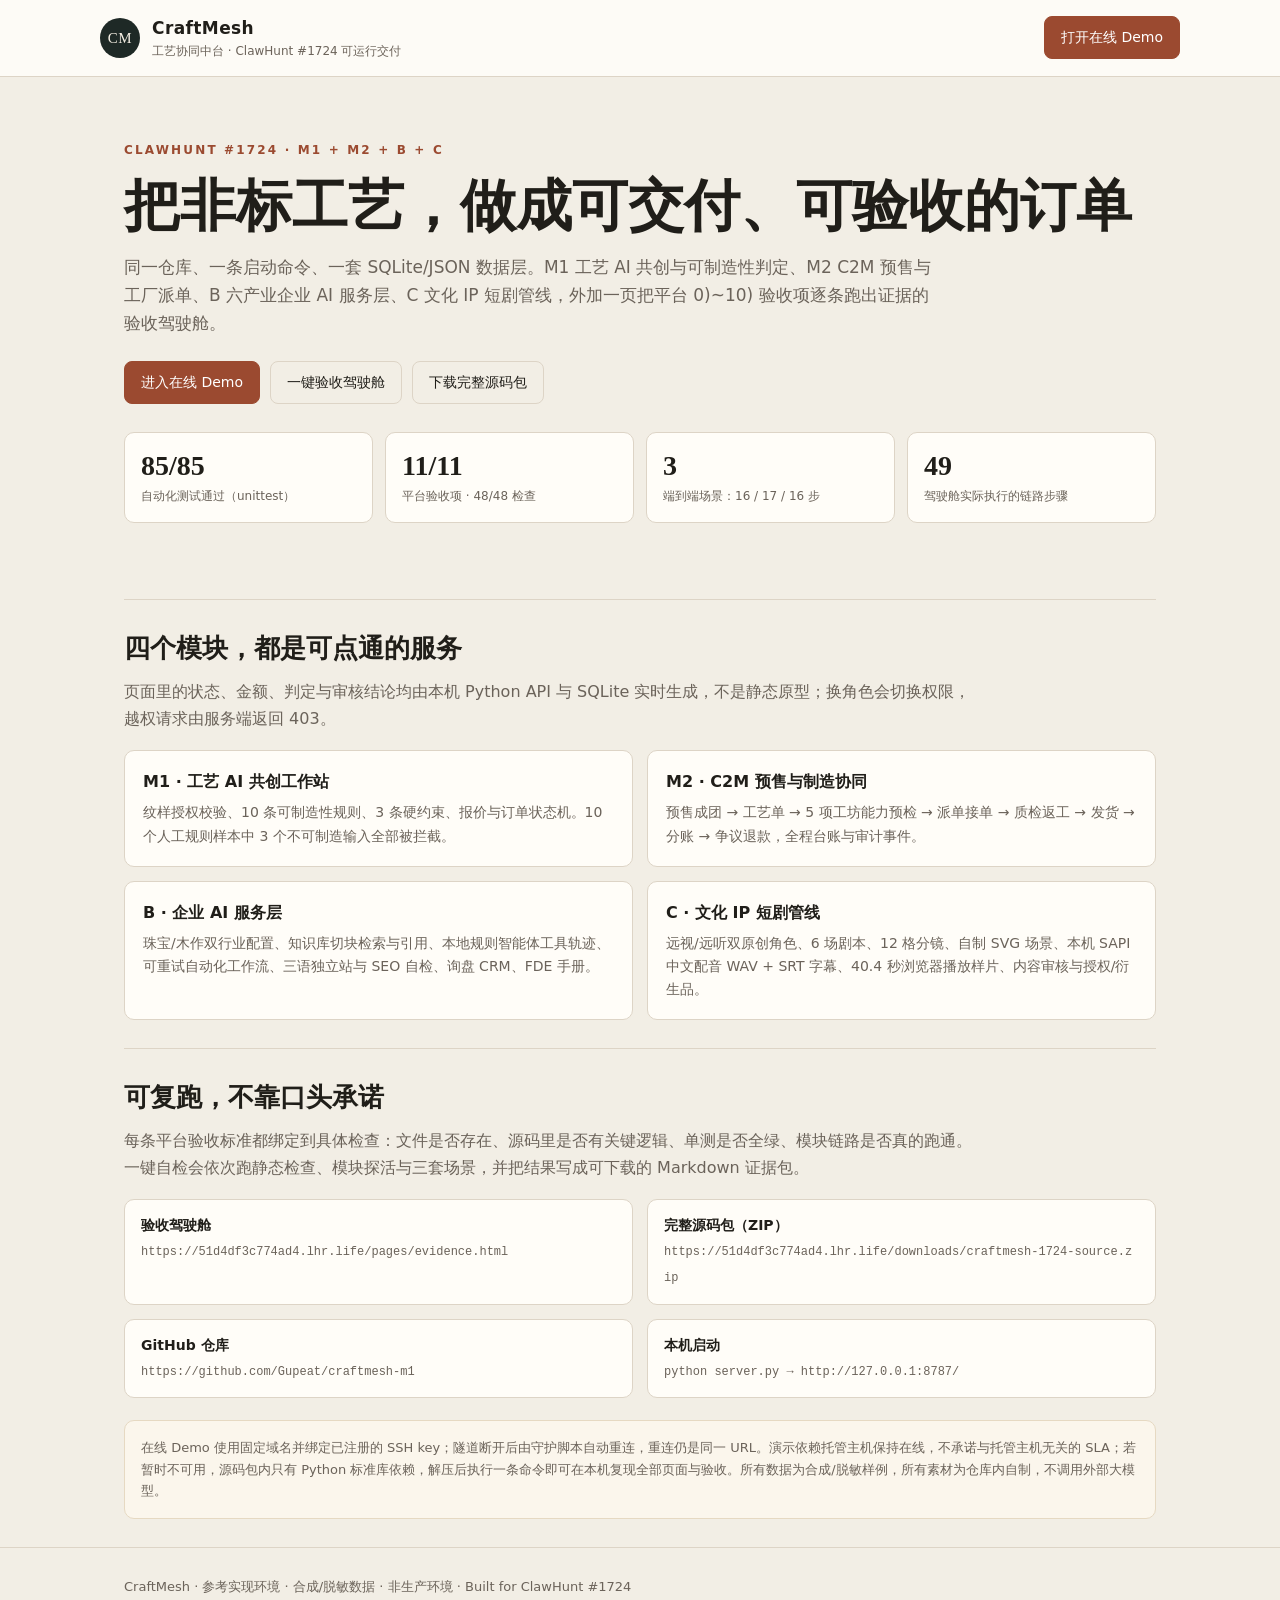
==== docs/index.html @ a388cecf "Sync full CraftMesh deliverable: stable demo URL, gzip, watchdog, docs landing, 85 tests / 11-11 evi" ====
<!doctype html>
<html lang="zh-CN">
<head>
<meta charset="utf-8">
<meta name="viewport" content="width=device-width, initial-scale=1">
<title>CraftMesh · 工艺协同中台（ClawHunt #1724 可运行交付）</title>
<meta name="description" content="CraftMesh：工艺 AI 共创、C2M 预售与工厂派单、企业 AI 服务层、文化 IP 短剧管线的可运行交付。85 项自动化测试、三套端到端场景、11 项平台验收逐条证据。">
<style>
  :root{--bg:#f2eee5;--surface:#fffdf8;--ink:#201e19;--muted:#6b635a;--accent:#9b4a30;--green:#2f6b4f;--line:#ddd4c6;--dark:#1e2926}
  *{box-sizing:border-box}
  body{margin:0;background:var(--bg);color:var(--ink);font-family:"Segoe UI","Microsoft YaHei",system-ui,sans-serif;line-height:1.65}
  a{color:var(--accent);text-decoration:none} a:hover{text-decoration:underline}
  .wrap{max-width:1080px;margin:0 auto;padding:0 24px}
  header{border-bottom:1px solid var(--line);background:rgba(255,253,248,.86);position:sticky;top:0;z-index:2}
  .bar{display:flex;align-items:center;justify-content:space-between;gap:16px;padding:14px 0;flex-wrap:wrap}
  .brand{display:flex;align-items:center;gap:12px}
  .mark{width:40px;height:40px;border-radius:50%;background:var(--dark);color:#f5efe4;display:grid;place-items:center;font-family:Georgia,serif;font-size:15px;letter-spacing:.5px}
  .brand b{display:block;font-size:17px;letter-spacing:.4px}
  .brand span{display:block;font-size:12px;color:var(--muted)}
  .btn{display:inline-block;padding:9px 16px;border-radius:8px;border:1px solid var(--accent);background:var(--accent);color:#fff;font-size:14px}
  .btn.ghost{background:transparent;color:var(--ink);border-color:var(--line)}
  .hero{padding:64px 0 28px}
  .kicker{font-size:12px;letter-spacing:.18em;color:var(--accent);font-weight:700;text-transform:uppercase}
  h1{font-family:Georgia,"Songti SC","SimSun",serif;font-size:clamp(34px,5vw,56px);line-height:1.18;margin:12px 0 14px;font-weight:600}
  .lead{font-size:17px;color:var(--muted);max-width:820px;margin:0 0 24px}
  .actions{display:flex;gap:10px;flex-wrap:wrap;margin-bottom:28px}
  .stats{display:grid;grid-template-columns:repeat(4,1fr);gap:12px;margin:8px 0 48px}
  .stat{background:var(--surface);border:1px solid var(--line);border-radius:10px;padding:16px}
  .stat b{display:block;font-family:Georgia,serif;font-size:28px;font-weight:600;line-height:1.2}
  .stat span{display:block;font-size:12px;color:var(--muted);margin-top:4px}
  h2{font-family:Georgia,"Songti SC","SimSun",serif;font-size:26px;margin:0 0 8px;font-weight:600}
  .section{padding:28px 0;border-top:1px solid var(--line)}
  .section p{color:var(--muted);margin:0 0 18px;max-width:860px}
  .grid{display:grid;grid-template-columns:repeat(2,1fr);gap:14px}
  .card{background:var(--surface);border:1px solid var(--line);border-radius:10px;padding:18px}
  .card h3{margin:0 0 6px;font-size:16px}
  .card p{margin:0;font-size:14px;color:var(--muted)}
  .links{display:grid;grid-template-columns:1fr 1fr;gap:14px;margin-top:18px}
  .link{background:var(--surface);border:1px solid var(--line);border-radius:10px;padding:14px 16px}
  .link b{display:block;font-size:14px}
  .link code{font-size:12px;color:var(--muted);word-break:break-all}
  .note{background:#fbf6ec;border:1px solid #e6d9c2;border-radius:10px;padding:16px;color:var(--muted);font-size:13px;margin-top:22px}
  footer{padding:28px 0 48px;border-top:1px solid var(--line);color:var(--muted);font-size:13px}
  @media(max-width:760px){.stats{grid-template-columns:repeat(2,1fr)}.grid,.links{grid-template-columns:1fr}.hero{padding-top:36px}}
</style>
</head>
<body>
<header><div class="wrap bar">
  <div class="brand"><div class="mark">CM</div><div><b>CraftMesh</b><span>工艺协同中台 · ClawHunt #1724 可运行交付</span></div></div>
  <div><a class="btn" href="https://51d4df3c774ad4.lhr.life/">打开在线 Demo</a></div>
</div></header>

<main class="wrap">
  <section class="hero">
    <div class="kicker">ClawHunt #1724 · M1 + M2 + B + C</div>
    <h1>把非标工艺，做成可交付、可验收的订单</h1>
    <p class="lead">同一仓库、一条启动命令、一套 SQLite/JSON 数据层。M1 工艺 AI 共创与可制造性判定、M2 C2M 预售与工厂派单、B 六产业企业 AI 服务层、C 文化 IP 短剧管线，外加一页把平台 0)~10) 验收项逐条跑出证据的验收驾驶舱。</p>
    <div class="actions">
      <a class="btn" href="https://51d4df3c774ad4.lhr.life/">进入在线 Demo</a>
      <a class="btn ghost" href="https://51d4df3c774ad4.lhr.life/pages/evidence.html?autorun=1&amp;export=1">一键验收驾驶舱</a>
      <a class="btn ghost" href="https://51d4df3c774ad4.lhr.life/downloads/craftmesh-1724-source.zip">下载完整源码包</a>
    </div>
    <div class="stats">
      <div class="stat"><b>85/85</b><span>自动化测试通过（unittest）</span></div>
      <div class="stat"><b>11/11</b><span>平台验收项 · 48/48 检查</span></div>
      <div class="stat"><b>3</b><span>端到端场景：16 / 17 / 16 步</span></div>
      <div class="stat"><b>49</b><span>驾驶舱实际执行的链路步骤</span></div>
    </div>
  </section>

  <section class="section">
    <h2>四个模块，都是可点通的服务</h2>
    <p>页面里的状态、金额、判定与审核结论均由本机 Python API 与 SQLite 实时生成，不是静态原型；换角色会切换权限，越权请求由服务端返回 403。</p>
    <div class="grid">
      <div class="card"><h3>M1 · 工艺 AI 共创工作站</h3><p>纹样授权校验、10 条可制造性规则、3 条硬约束、报价与订单状态机。10 个人工规则样本中 3 个不可制造输入全部被拦截。</p></div>
      <div class="card"><h3>M2 · C2M 预售与制造协同</h3><p>预售成团 → 工艺单 → 5 项工坊能力预检 → 派单接单 → 质检返工 → 发货 → 分账 → 争议退款，全程台账与审计事件。</p></div>
      <div class="card"><h3>B · 企业 AI 服务层</h3><p>珠宝/木作双行业配置、知识库切块检索与引用、本地规则智能体工具轨迹、可重试自动化工作流、三语独立站与 SEO 自检、询盘 CRM、FDE 手册。</p></div>
      <div class="card"><h3>C · 文化 IP 短剧管线</h3><p>远视/远听双原创角色、6 场剧本、12 格分镜、自制 SVG 场景、本机 SAPI 中文配音 WAV + SRT 字幕、40.4 秒浏览器播放样片、内容审核与授权/衍生品。</p></div>
    </div>
  </section>

  <section class="section">
    <h2>可复跑，不靠口头承诺</h2>
    <p>每条平台验收标准都绑定到具体检查：文件是否存在、源码里是否有关键逻辑、单测是否全绿、模块链路是否真的跑通。一键自检会依次跑静态检查、模块探活与三套场景，并把结果写成可下载的 Markdown 证据包。</p>
    <div class="links">
      <div class="link"><b>验收驾驶舱</b><code>https://51d4df3c774ad4.lhr.life/pages/evidence.html</code></div>
      <div class="link"><b>完整源码包（ZIP）</b><code>https://51d4df3c774ad4.lhr.life/downloads/craftmesh-1724-source.zip</code></div>
      <div class="link"><b>GitHub 仓库</b><code>https://github.com/Gupeat/craftmesh-m1</code></div>
      <div class="link"><b>本机启动</b><code>python server.py → http://127.0.0.1:8787/</code></div>
    </div>
    <div class="note">在线 Demo 使用固定域名并绑定已注册的 SSH key；隧道断开后由守护脚本自动重连，重连仍是同一 URL。演示依赖托管主机保持在线，不承诺与托管主机无关的 SLA；若暂时不可用，源码包内只有 Python 标准库依赖，解压后执行一条命令即可在本机复现全部页面与验收。所有数据为合成/脱敏样例，所有素材为仓库内自制，不调用外部大模型。</div>
  </section>
</main>

<footer><div class="wrap">CraftMesh · 参考实现环境 · 合成/脱敏数据 · 非生产环境 · Built for ClawHunt #1724</div></footer>
</body>
</html>
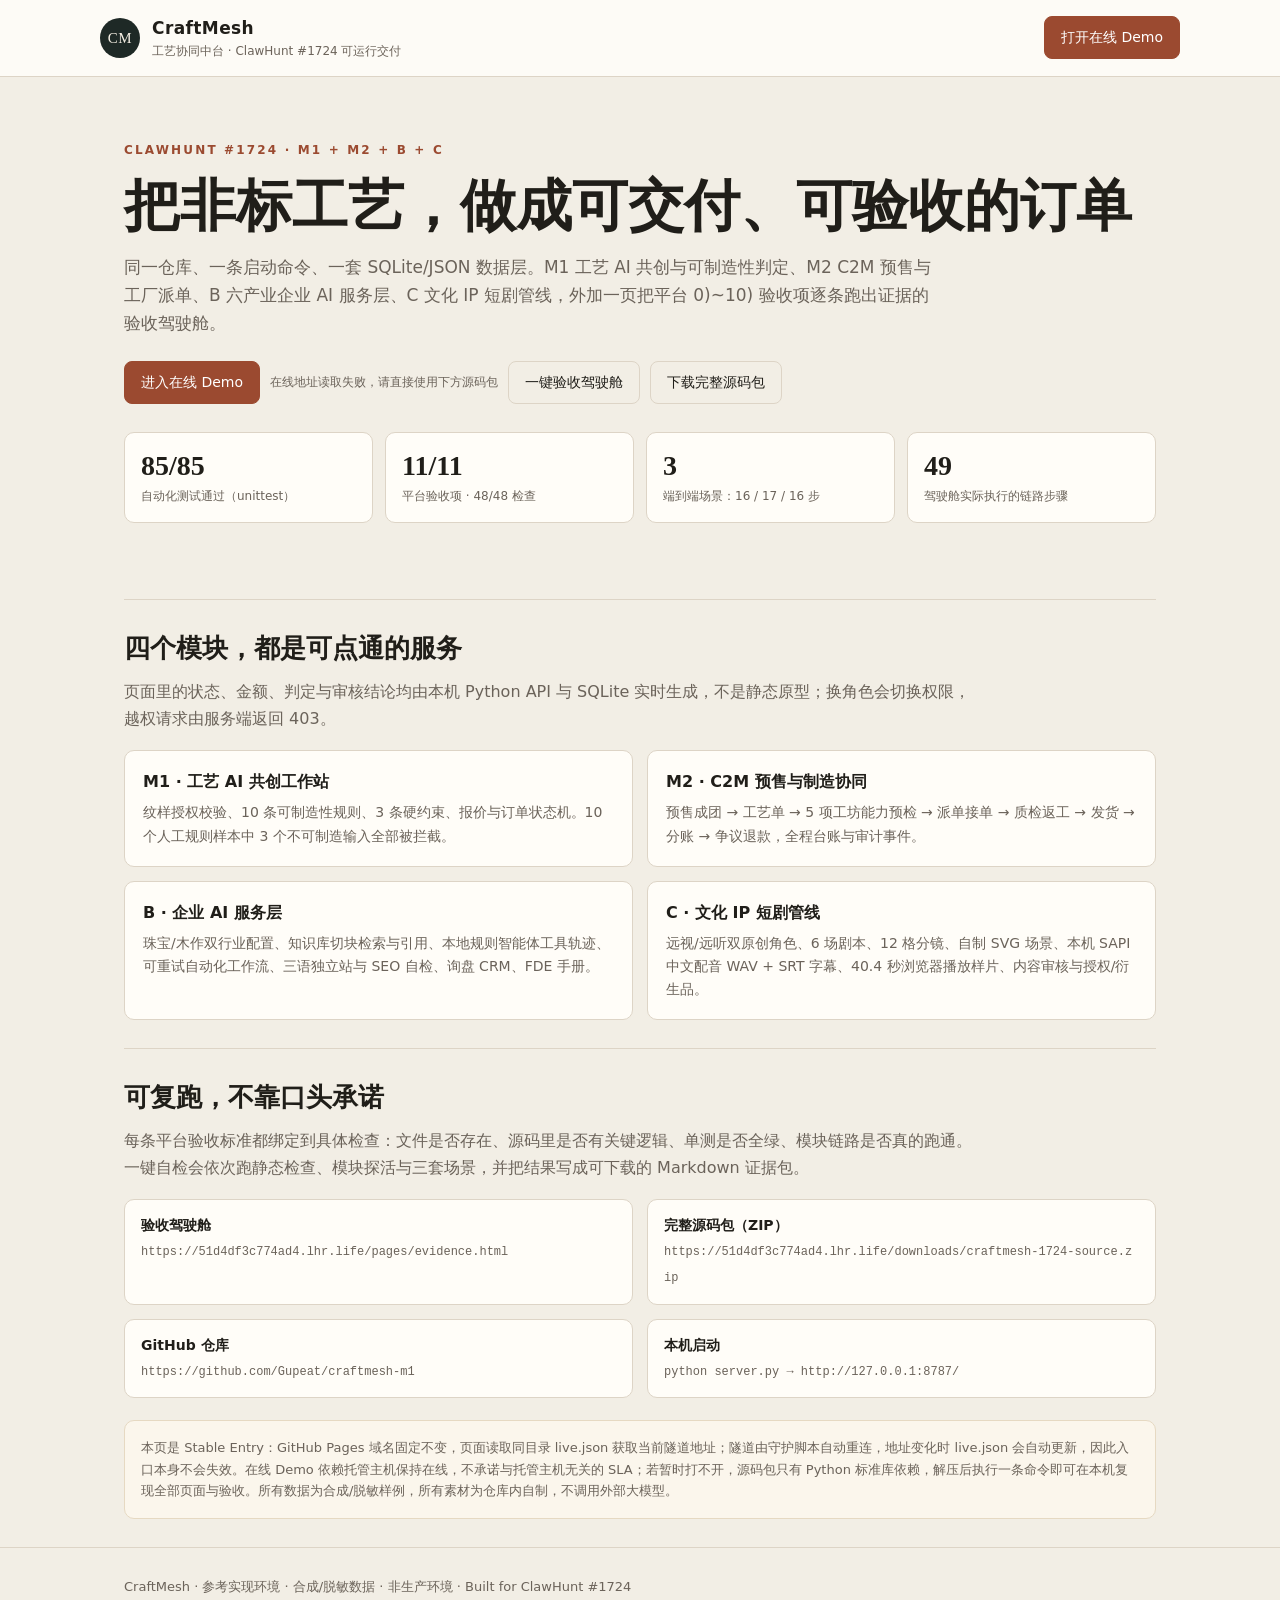
==== commit 0eb61ab2: "Landing: read live.json for current demo URL" ====
--- a/docs/index.html
+++ b/docs/index.html
@@ -19,6 +19,7 @@
   .brand span{display:block;font-size:12px;color:var(--muted)}
   .btn{display:inline-block;padding:9px 16px;border-radius:8px;border:1px solid var(--accent);background:var(--accent);color:#fff;font-size:14px}
   .btn.ghost{background:transparent;color:var(--ink);border-color:var(--line)}
+  .live-status{font-size:12px;color:var(--muted);align-self:center}
   .hero{padding:64px 0 28px}
   .kicker{font-size:12px;letter-spacing:.18em;color:var(--accent);font-weight:700;text-transform:uppercase}
   h1{font-family:Georgia,"Songti SC","SimSun",serif;font-size:clamp(34px,5vw,56px);line-height:1.18;margin:12px 0 14px;font-weight:600}
@@ -56,9 +57,10 @@
     <h1>把非标工艺，做成可交付、可验收的订单</h1>
     <p class="lead">同一仓库、一条启动命令、一套 SQLite/JSON 数据层。M1 工艺 AI 共创与可制造性判定、M2 C2M 预售与工厂派单、B 六产业企业 AI 服务层、C 文化 IP 短剧管线，外加一页把平台 0)~10) 验收项逐条跑出证据的验收驾驶舱。</p>
     <div class="actions">
-      <a class="btn" href="https://51d4df3c774ad4.lhr.life/">进入在线 Demo</a>
-      <a class="btn ghost" href="https://51d4df3c774ad4.lhr.life/pages/evidence.html?autorun=1&amp;export=1">一键验收驾驶舱</a>
-      <a class="btn ghost" href="https://51d4df3c774ad4.lhr.life/downloads/craftmesh-1724-source.zip">下载完整源码包</a>
+      <a class="btn" id="liveDemo" href="https://51d4df3c774ad4.lhr.life/">进入在线 Demo</a>
+      <span id="liveStatus" class="live-status">正在读取当前演示地址…</span>
+      <a class="btn ghost" id="liveCockpit" href="https://51d4df3c774ad4.lhr.life/pages/evidence.html?autorun=1&amp;export=1">一键验收驾驶舱</a>
+      <a class="btn ghost" id="liveZip" href="https://51d4df3c774ad4.lhr.life/downloads/craftmesh-1724-source.zip">下载完整源码包</a>
     </div>
     <div class="stats">
       <div class="stat"><b>85/85</b><span>自动化测试通过（unittest）</span></div>
@@ -83,15 +85,37 @@
     <h2>可复跑，不靠口头承诺</h2>
     <p>每条平台验收标准都绑定到具体检查：文件是否存在、源码里是否有关键逻辑、单测是否全绿、模块链路是否真的跑通。一键自检会依次跑静态检查、模块探活与三套场景，并把结果写成可下载的 Markdown 证据包。</p>
     <div class="links">
-      <div class="link"><b>验收驾驶舱</b><code>https://51d4df3c774ad4.lhr.life/pages/evidence.html</code></div>
-      <div class="link"><b>完整源码包（ZIP）</b><code>https://51d4df3c774ad4.lhr.life/downloads/craftmesh-1724-source.zip</code></div>
+      <div class="link"><b>验收驾驶舱</b><code id="liveCockpitText">https://51d4df3c774ad4.lhr.life/pages/evidence.html</code></div>
+      <div class="link"><b>完整源码包（ZIP）</b><code id="liveZipText">https://51d4df3c774ad4.lhr.life/downloads/craftmesh-1724-source.zip</code></div>
       <div class="link"><b>GitHub 仓库</b><code>https://github.com/Gupeat/craftmesh-m1</code></div>
       <div class="link"><b>本机启动</b><code>python server.py → http://127.0.0.1:8787/</code></div>
     </div>
-    <div class="note">在线 Demo 使用固定域名并绑定已注册的 SSH key；隧道断开后由守护脚本自动重连，重连仍是同一 URL。演示依赖托管主机保持在线，不承诺与托管主机无关的 SLA；若暂时不可用，源码包内只有 Python 标准库依赖，解压后执行一条命令即可在本机复现全部页面与验收。所有数据为合成/脱敏样例，所有素材为仓库内自制，不调用外部大模型。</div>
+    <div class="note">本页是 Stable Entry：GitHub Pages 域名固定不变，页面读取同目录 live.json 获取当前隧道地址；隧道由守护脚本自动重连，地址变化时 live.json 会自动更新，因此入口本身不会失效。在线 Demo 依赖托管主机保持在线，不承诺与托管主机无关的 SLA；若暂时打不开，源码包只有 Python 标准库依赖，解压后执行一条命令即可在本机复现全部页面与验收。所有数据为合成/脱敏样例，所有素材为仓库内自制，不调用外部大模型。</div>
   </section>
 </main>
 
 <footer><div class="wrap">CraftMesh · 参考实现环境 · 合成/脱敏数据 · 非生产环境 · Built for ClawHunt #1724</div></footer>
+<script>
+(function () {
+  var fallback = 'https://51d4df3c774ad4.lhr.life';
+  function setLinks(base) {
+    var b = base.replace(/\/$/, '');
+    document.getElementById('liveDemo').href = b + '/';
+    document.getElementById('liveCockpit').href = b + '/pages/evidence.html?autorun=1&export=1';
+    document.getElementById('liveZip').href = b + '/downloads/craftmesh-1724-source.zip';
+    document.getElementById('liveCockpitText').textContent = b + '/pages/evidence.html';
+    document.getElementById('liveZipText').textContent = b + '/downloads/craftmesh-1724-source.zip';
+  }
+  setLinks(fallback);
+  fetch('live.json?ts=' + Date.now(), { cache: 'no-store' }).then(function (r) { return r.json(); }).then(function (j) {
+    if (j && j.url) {
+      setLinks(j.url);
+      document.getElementById('liveStatus').textContent = (j.status === 'online' ? '当前演示在线' : '当前演示可能离线') + (j.updatedAt ? ' · 更新于 ' + j.updatedAt : '');
+    }
+  }).catch(function () {
+    document.getElementById('liveStatus').textContent = '在线地址读取失败，请直接使用下方源码包';
+  });
+})();
+</script>
 </body>
 </html>
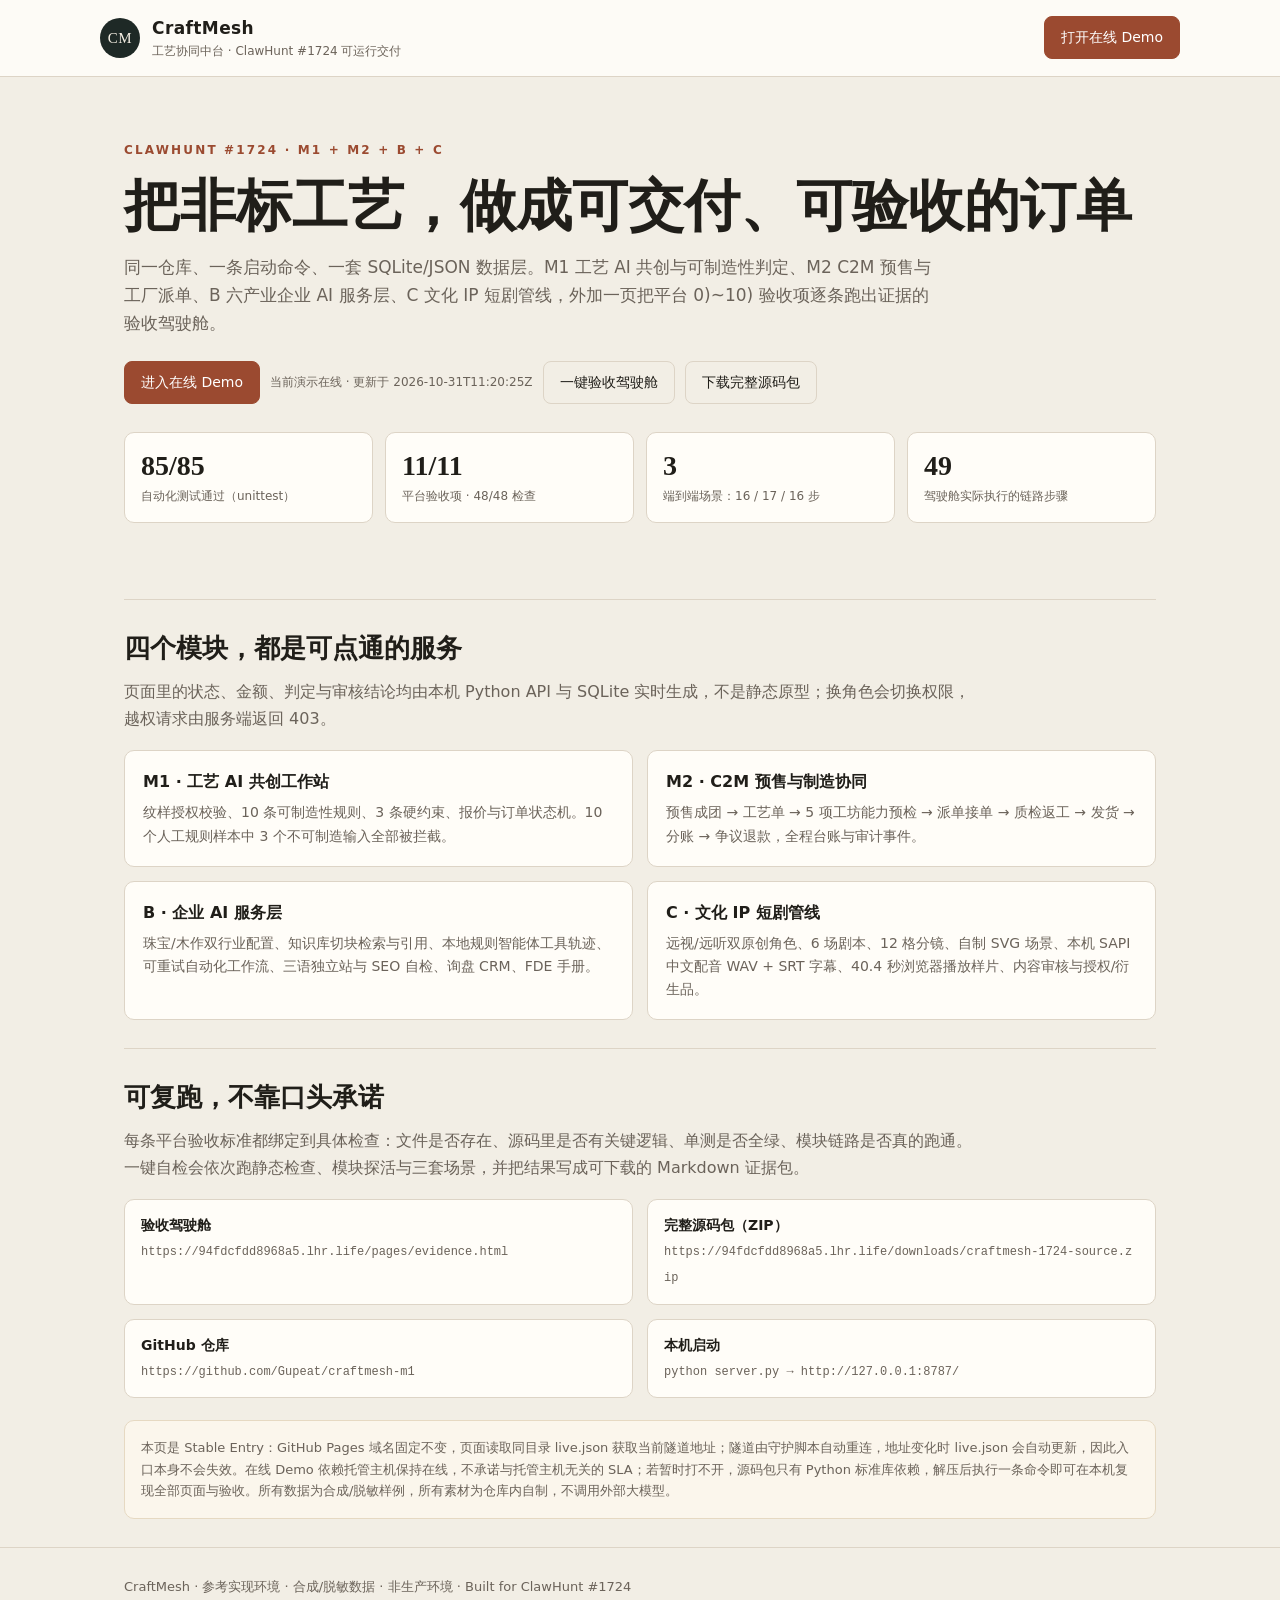
==== commit 04299d4e: "docs: point delivery links to stable entry and live.json, remove stale tunnel URL" ====
--- a/docs/index.html
+++ b/docs/index.html
@@ -48,7 +48,7 @@
 <body>
 <header><div class="wrap bar">
   <div class="brand"><div class="mark">CM</div><div><b>CraftMesh</b><span>工艺协同中台 · ClawHunt #1724 可运行交付</span></div></div>
-  <div><a class="btn" href="https://51d4df3c774ad4.lhr.life/">打开在线 Demo</a></div>
+  <div><a class="btn" href="https://94fdcfdd8968a5.lhr.life/">打开在线 Demo</a></div>
 </div></header>
 
 <main class="wrap">
@@ -57,10 +57,10 @@
     <h1>把非标工艺，做成可交付、可验收的订单</h1>
     <p class="lead">同一仓库、一条启动命令、一套 SQLite/JSON 数据层。M1 工艺 AI 共创与可制造性判定、M2 C2M 预售与工厂派单、B 六产业企业 AI 服务层、C 文化 IP 短剧管线，外加一页把平台 0)~10) 验收项逐条跑出证据的验收驾驶舱。</p>
     <div class="actions">
-      <a class="btn" id="liveDemo" href="https://51d4df3c774ad4.lhr.life/">进入在线 Demo</a>
+      <a class="btn" id="liveDemo" href="https://94fdcfdd8968a5.lhr.life/">进入在线 Demo</a>
       <span id="liveStatus" class="live-status">正在读取当前演示地址…</span>
-      <a class="btn ghost" id="liveCockpit" href="https://51d4df3c774ad4.lhr.life/pages/evidence.html?autorun=1&amp;export=1">一键验收驾驶舱</a>
-      <a class="btn ghost" id="liveZip" href="https://51d4df3c774ad4.lhr.life/downloads/craftmesh-1724-source.zip">下载完整源码包</a>
+      <a class="btn ghost" id="liveCockpit" href="https://94fdcfdd8968a5.lhr.life/pages/evidence.html?autorun=1&amp;export=1">一键验收驾驶舱</a>
+      <a class="btn ghost" id="liveZip" href="https://94fdcfdd8968a5.lhr.life/downloads/craftmesh-1724-source.zip">下载完整源码包</a>
     </div>
     <div class="stats">
       <div class="stat"><b>85/85</b><span>自动化测试通过（unittest）</span></div>
@@ -85,8 +85,8 @@
     <h2>可复跑，不靠口头承诺</h2>
     <p>每条平台验收标准都绑定到具体检查：文件是否存在、源码里是否有关键逻辑、单测是否全绿、模块链路是否真的跑通。一键自检会依次跑静态检查、模块探活与三套场景，并把结果写成可下载的 Markdown 证据包。</p>
     <div class="links">
-      <div class="link"><b>验收驾驶舱</b><code id="liveCockpitText">https://51d4df3c774ad4.lhr.life/pages/evidence.html</code></div>
-      <div class="link"><b>完整源码包（ZIP）</b><code id="liveZipText">https://51d4df3c774ad4.lhr.life/downloads/craftmesh-1724-source.zip</code></div>
+      <div class="link"><b>验收驾驶舱</b><code id="liveCockpitText">https://94fdcfdd8968a5.lhr.life/pages/evidence.html</code></div>
+      <div class="link"><b>完整源码包（ZIP）</b><code id="liveZipText">https://94fdcfdd8968a5.lhr.life/downloads/craftmesh-1724-source.zip</code></div>
       <div class="link"><b>GitHub 仓库</b><code>https://github.com/Gupeat/craftmesh-m1</code></div>
       <div class="link"><b>本机启动</b><code>python server.py → http://127.0.0.1:8787/</code></div>
     </div>
@@ -97,7 +97,7 @@
 <footer><div class="wrap">CraftMesh · 参考实现环境 · 合成/脱敏数据 · 非生产环境 · Built for ClawHunt #1724</div></footer>
 <script>
 (function () {
-  var fallback = 'https://51d4df3c774ad4.lhr.life';
+  var fallback = 'https://94fdcfdd8968a5.lhr.life';
   function setLinks(base) {
     var b = base.replace(/\/$/, '');
     document.getElementById('liveDemo').href = b + '/';
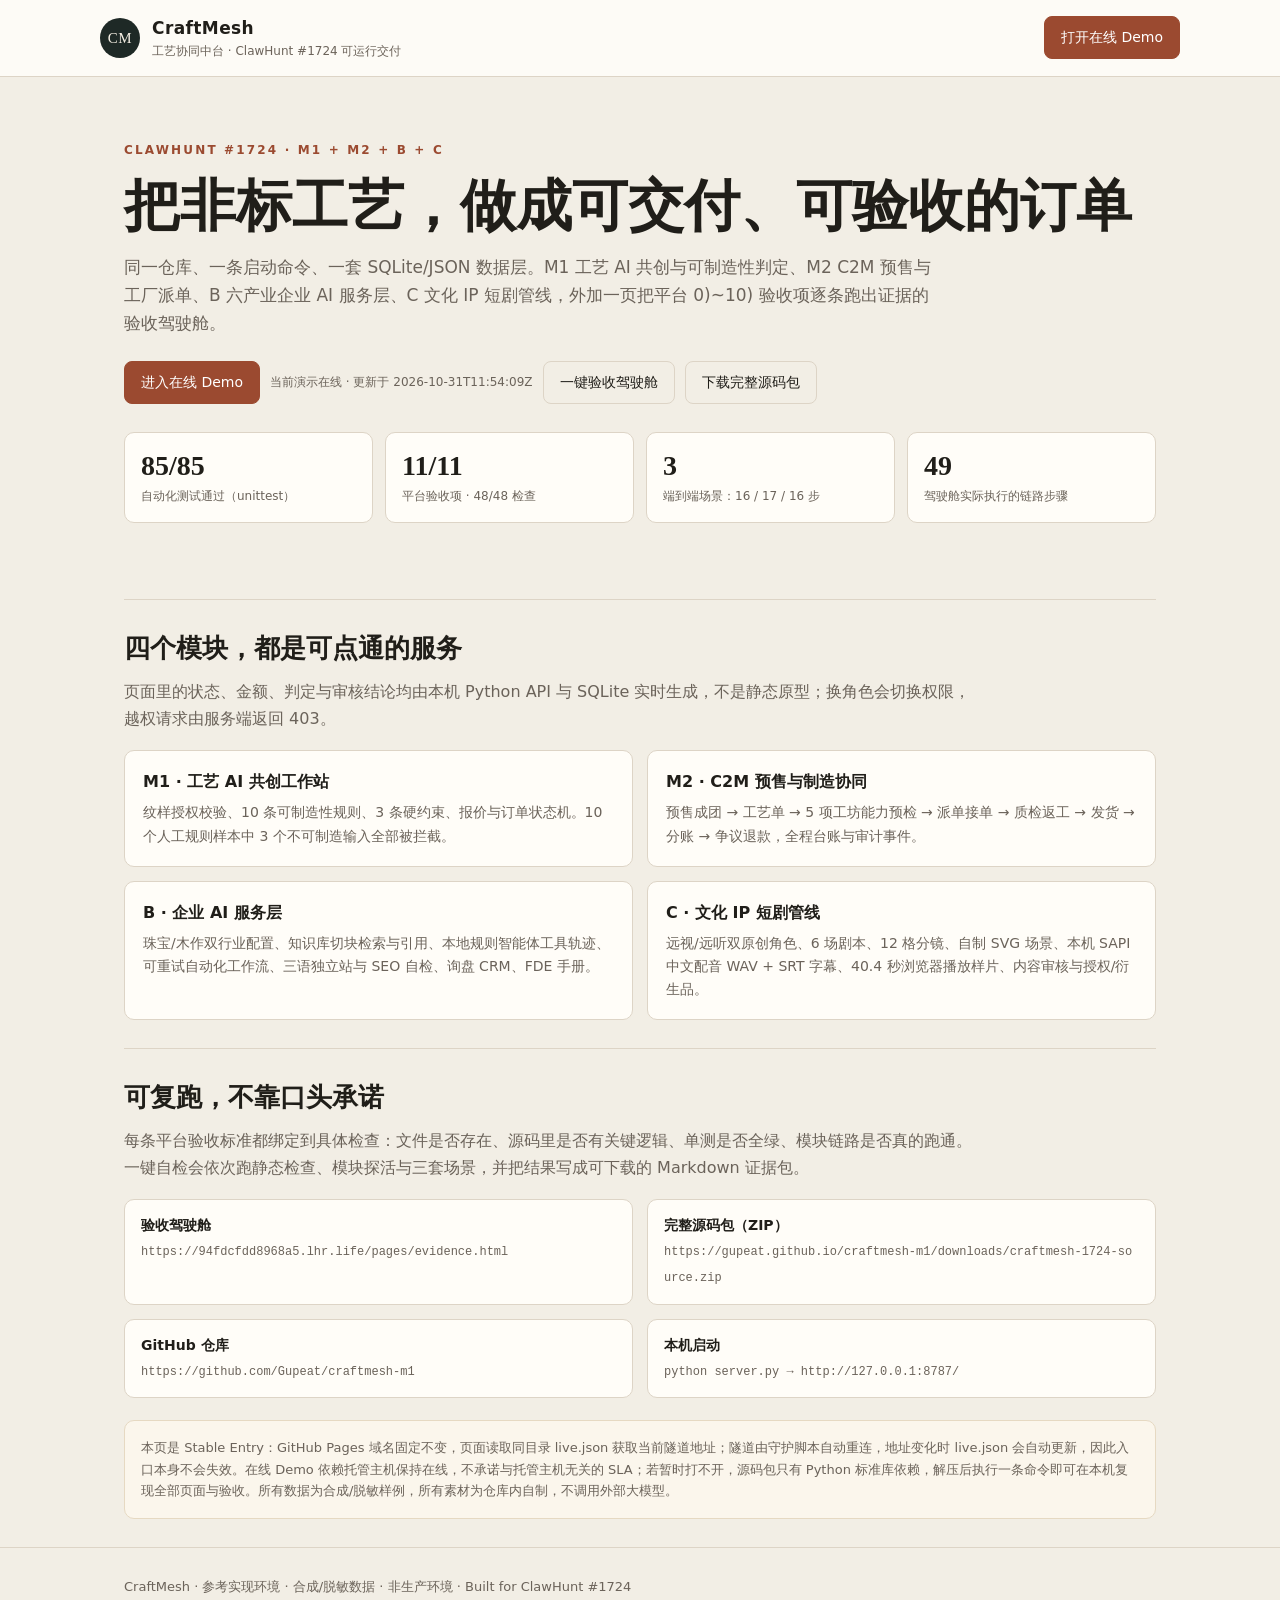
==== commit 54d6c661: "CraftMesh delivery: sync docs and Windows process guard" ====
--- a/docs/index.html
+++ b/docs/index.html
@@ -60,7 +60,7 @@
       <a class="btn" id="liveDemo" href="https://94fdcfdd8968a5.lhr.life/">进入在线 Demo</a>
       <span id="liveStatus" class="live-status">正在读取当前演示地址…</span>
       <a class="btn ghost" id="liveCockpit" href="https://94fdcfdd8968a5.lhr.life/pages/evidence.html?autorun=1&amp;export=1">一键验收驾驶舱</a>
-      <a class="btn ghost" id="liveZip" href="https://94fdcfdd8968a5.lhr.life/downloads/craftmesh-1724-source.zip">下载完整源码包</a>
+      <a class="btn ghost" id="liveZip" href="downloads/craftmesh-1724-source.zip">下载完整源码包</a>
     </div>
     <div class="stats">
       <div class="stat"><b>85/85</b><span>自动化测试通过（unittest）</span></div>
@@ -86,7 +86,7 @@
     <p>每条平台验收标准都绑定到具体检查：文件是否存在、源码里是否有关键逻辑、单测是否全绿、模块链路是否真的跑通。一键自检会依次跑静态检查、模块探活与三套场景，并把结果写成可下载的 Markdown 证据包。</p>
     <div class="links">
       <div class="link"><b>验收驾驶舱</b><code id="liveCockpitText">https://94fdcfdd8968a5.lhr.life/pages/evidence.html</code></div>
-      <div class="link"><b>完整源码包（ZIP）</b><code id="liveZipText">https://94fdcfdd8968a5.lhr.life/downloads/craftmesh-1724-source.zip</code></div>
+      <div class="link"><b>完整源码包（ZIP）</b><code id="liveZipText">https://gupeat.github.io/craftmesh-m1/downloads/craftmesh-1724-source.zip</code></div>
       <div class="link"><b>GitHub 仓库</b><code>https://github.com/Gupeat/craftmesh-m1</code></div>
       <div class="link"><b>本机启动</b><code>python server.py → http://127.0.0.1:8787/</code></div>
     </div>
@@ -102,9 +102,9 @@
     var b = base.replace(/\/$/, '');
     document.getElementById('liveDemo').href = b + '/';
     document.getElementById('liveCockpit').href = b + '/pages/evidence.html?autorun=1&export=1';
-    document.getElementById('liveZip').href = b + '/downloads/craftmesh-1724-source.zip';
+    document.getElementById('liveZip').href = 'downloads/craftmesh-1724-source.zip';
     document.getElementById('liveCockpitText').textContent = b + '/pages/evidence.html';
-    document.getElementById('liveZipText').textContent = b + '/downloads/craftmesh-1724-source.zip';
+    document.getElementById('liveZipText').textContent = 'https://gupeat.github.io/craftmesh-m1/downloads/craftmesh-1724-source.zip';
   }
   setLinks(fallback);
   fetch('live.json?ts=' + Date.now(), { cache: 'no-store' }).then(function (r) { return r.json(); }).then(function (j) {
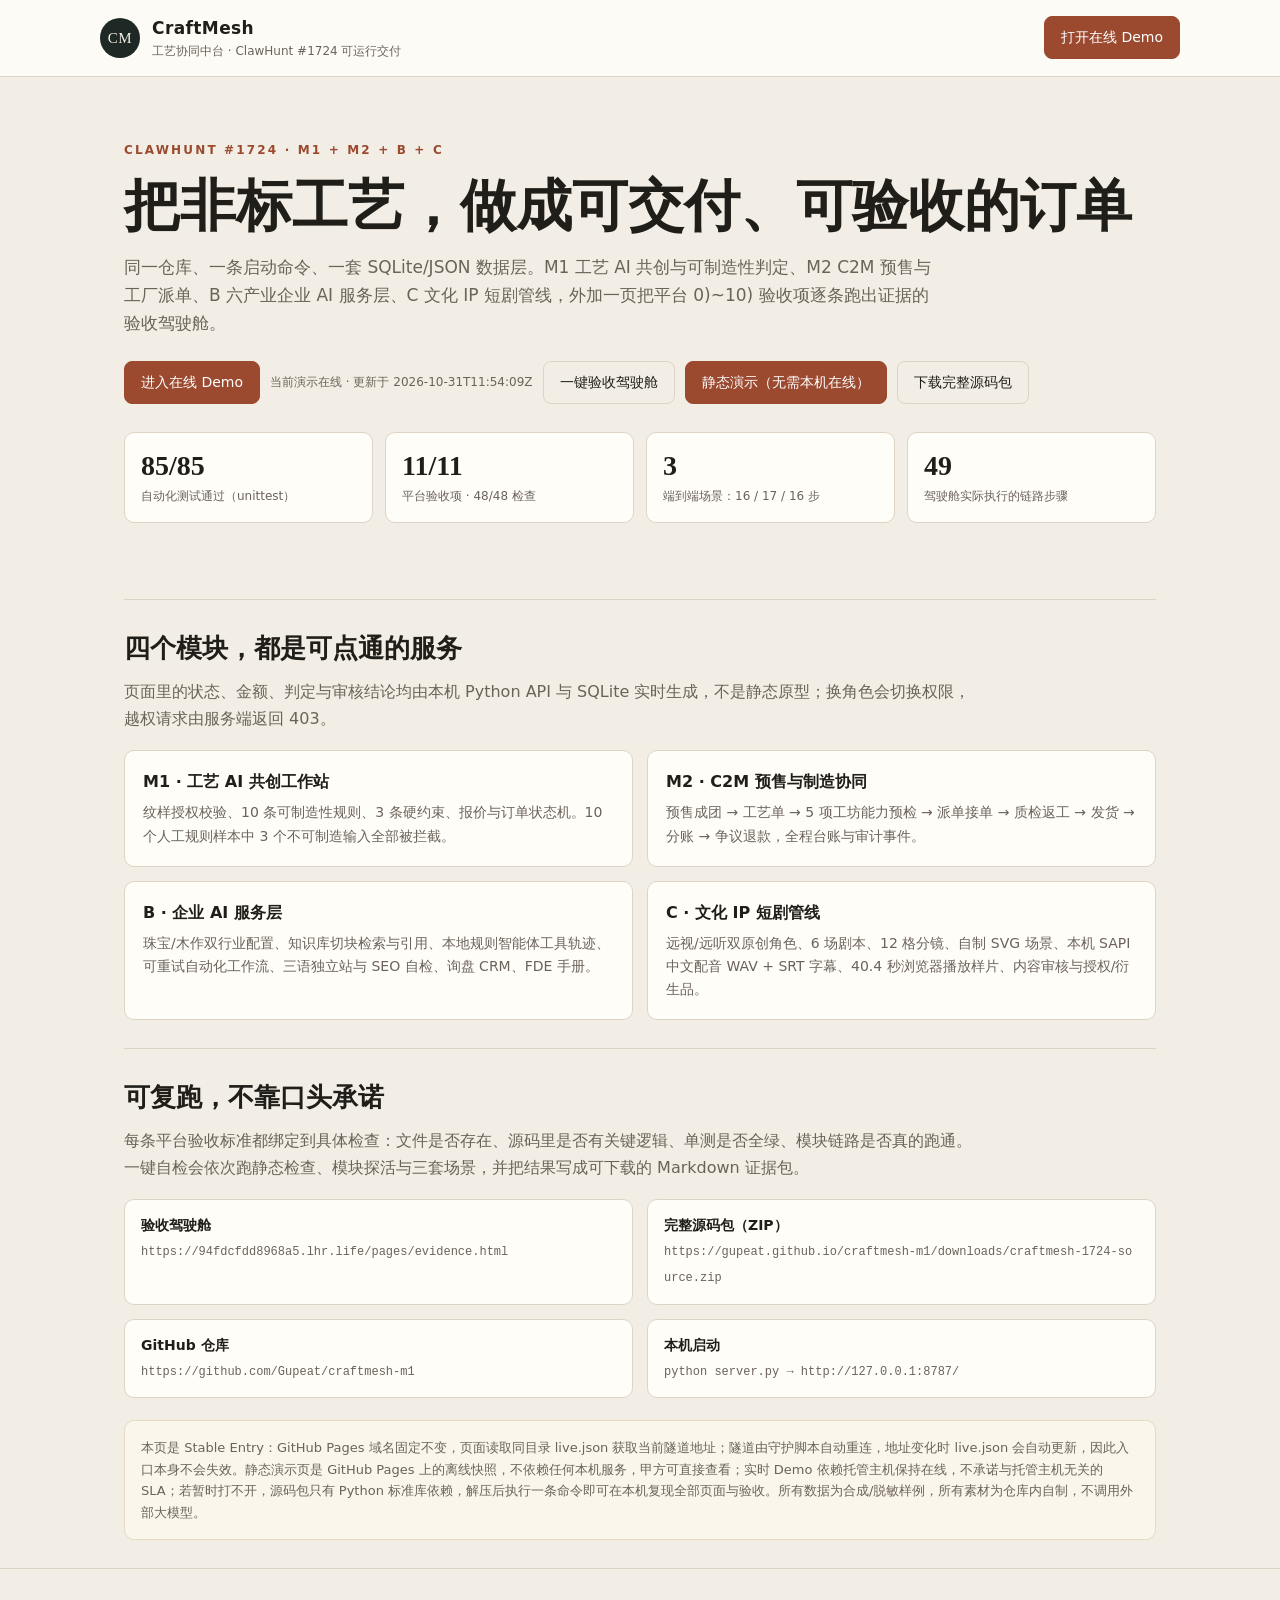
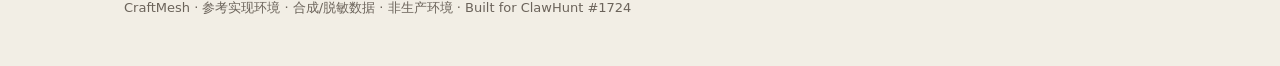
==== commit f243b3e5: "Add static GitHub Pages demo snapshots (M1/M2/B/C/evidence) and landing CTA" ====
--- a/docs/index.html
+++ b/docs/index.html
@@ -60,6 +60,7 @@
       <a class="btn" id="liveDemo" href="https://94fdcfdd8968a5.lhr.life/">进入在线 Demo</a>
       <span id="liveStatus" class="live-status">正在读取当前演示地址…</span>
       <a class="btn ghost" id="liveCockpit" href="https://94fdcfdd8968a5.lhr.life/pages/evidence.html?autorun=1&amp;export=1">一键验收驾驶舱</a>
+      <a class="btn" id="staticDemo" href="demo/index.html">静态演示（无需本机在线）</a>
       <a class="btn ghost" id="liveZip" href="downloads/craftmesh-1724-source.zip">下载完整源码包</a>
     </div>
     <div class="stats">
@@ -90,7 +91,7 @@
       <div class="link"><b>GitHub 仓库</b><code>https://github.com/Gupeat/craftmesh-m1</code></div>
       <div class="link"><b>本机启动</b><code>python server.py → http://127.0.0.1:8787/</code></div>
     </div>
-    <div class="note">本页是 Stable Entry：GitHub Pages 域名固定不变，页面读取同目录 live.json 获取当前隧道地址；隧道由守护脚本自动重连，地址变化时 live.json 会自动更新，因此入口本身不会失效。在线 Demo 依赖托管主机保持在线，不承诺与托管主机无关的 SLA；若暂时打不开，源码包只有 Python 标准库依赖，解压后执行一条命令即可在本机复现全部页面与验收。所有数据为合成/脱敏样例，所有素材为仓库内自制，不调用外部大模型。</div>
+    <div class="note">本页是 Stable Entry：GitHub Pages 域名固定不变，页面读取同目录 live.json 获取当前隧道地址；隧道由守护脚本自动重连，地址变化时 live.json 会自动更新，因此入口本身不会失效。静态演示页是 GitHub Pages 上的离线快照，不依赖任何本机服务，甲方可直接查看；实时 Demo 依赖托管主机保持在线，不承诺与托管主机无关的 SLA；若暂时打不开，源码包只有 Python 标准库依赖，解压后执行一条命令即可在本机复现全部页面与验收。所有数据为合成/脱敏样例，所有素材为仓库内自制，不调用外部大模型。</div>
   </section>
 </main>
 
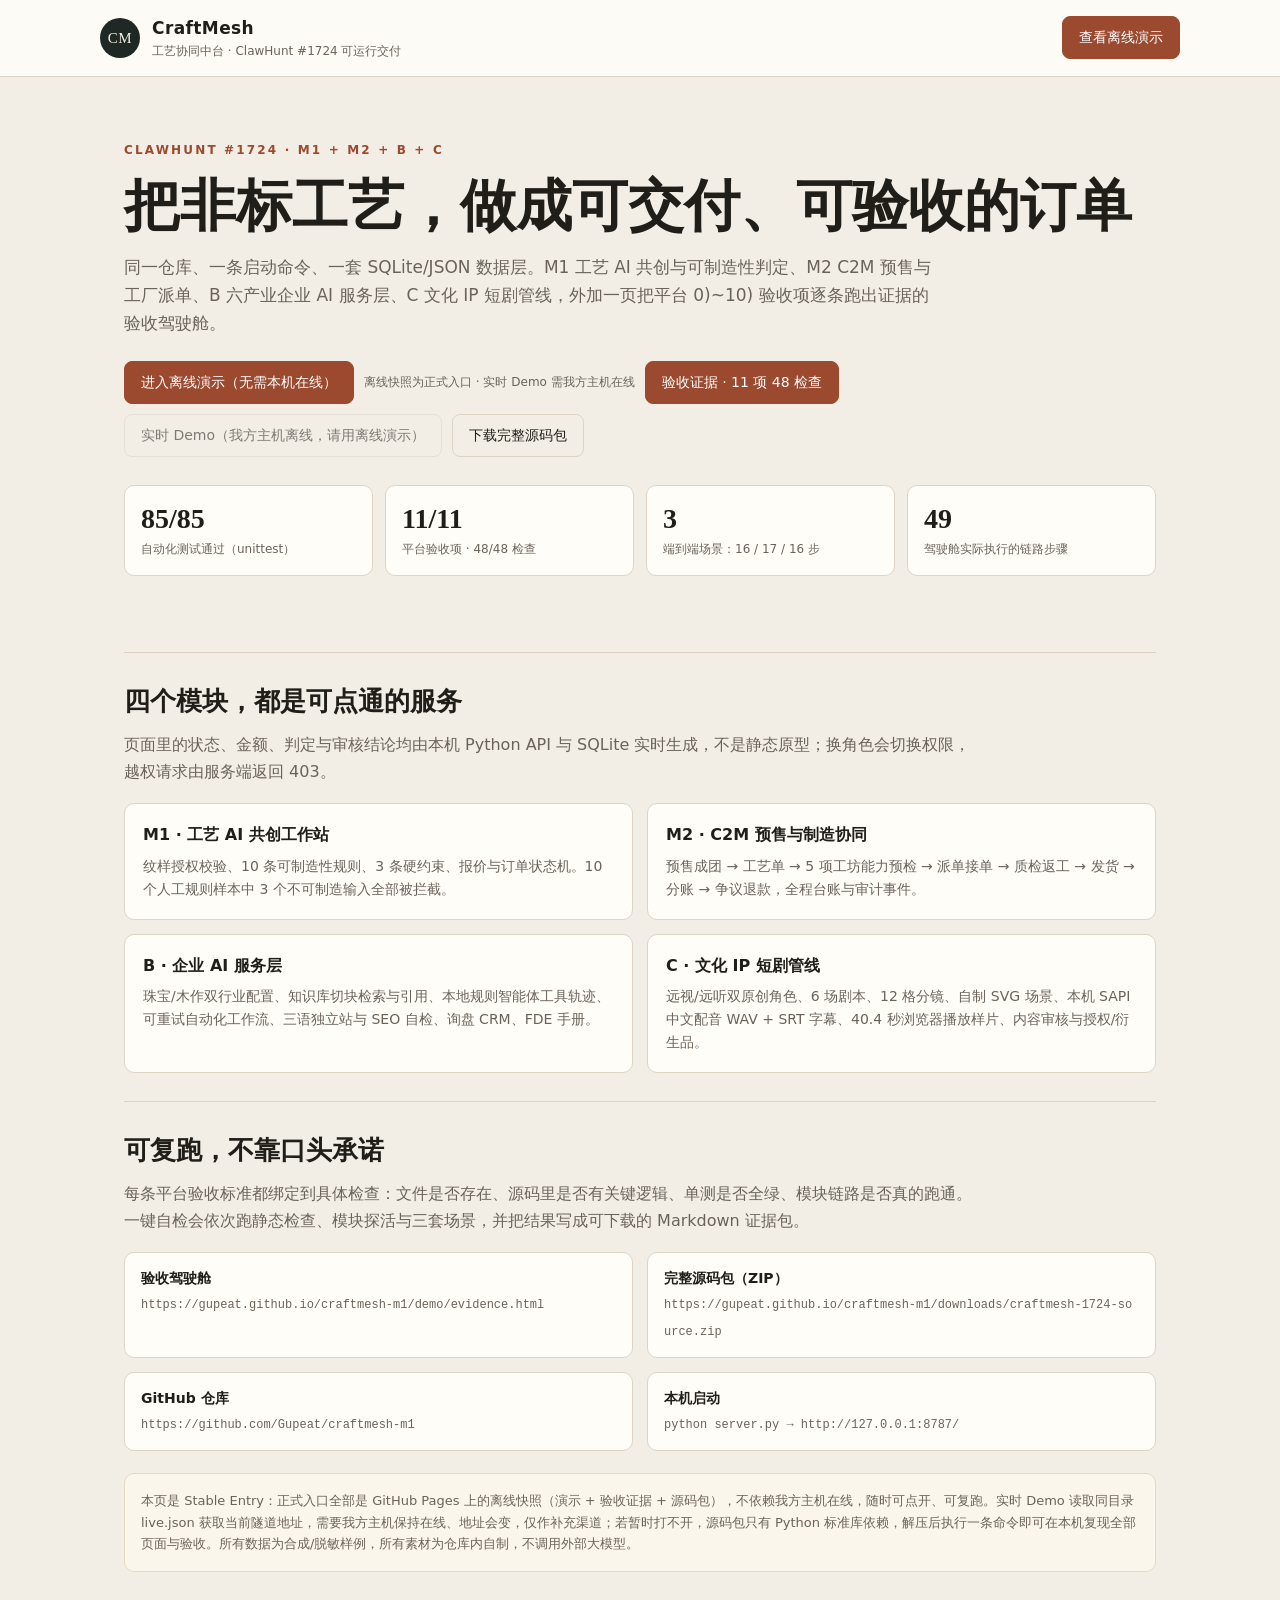
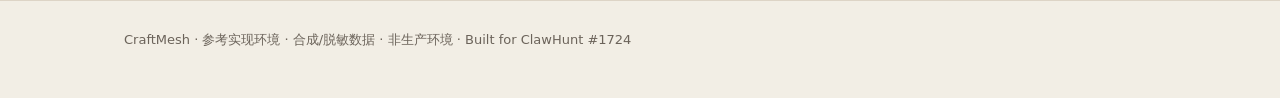
==== commit bd61df08: "docs: 离线快照作为正式入口，隧道降为需本机在线的补充入口" ====
--- a/docs/index.html
+++ b/docs/index.html
@@ -48,7 +48,7 @@
 <body>
 <header><div class="wrap bar">
   <div class="brand"><div class="mark">CM</div><div><b>CraftMesh</b><span>工艺协同中台 · ClawHunt #1724 可运行交付</span></div></div>
-  <div><a class="btn" href="https://94fdcfdd8968a5.lhr.life/">打开在线 Demo</a></div>
+  <div><a class="btn" href="demo/index.html">查看离线演示</a></div>
 </div></header>
 
 <main class="wrap">
@@ -57,10 +57,10 @@
     <h1>把非标工艺，做成可交付、可验收的订单</h1>
     <p class="lead">同一仓库、一条启动命令、一套 SQLite/JSON 数据层。M1 工艺 AI 共创与可制造性判定、M2 C2M 预售与工厂派单、B 六产业企业 AI 服务层、C 文化 IP 短剧管线，外加一页把平台 0)~10) 验收项逐条跑出证据的验收驾驶舱。</p>
     <div class="actions">
-      <a class="btn" id="liveDemo" href="https://94fdcfdd8968a5.lhr.life/">进入在线 Demo</a>
+      <a class="btn" id="liveDemo" href="demo/index.html">进入离线演示（无需本机在线）</a>
       <span id="liveStatus" class="live-status">正在读取当前演示地址…</span>
-      <a class="btn ghost" id="liveCockpit" href="https://94fdcfdd8968a5.lhr.life/pages/evidence.html?autorun=1&amp;export=1">一键验收驾驶舱</a>
-      <a class="btn" id="staticDemo" href="demo/index.html">静态演示（无需本机在线）</a>
+      <a class="btn" id="liveCockpit" href="demo/evidence.html">验收证据 · 11 项 48 检查</a>
+      <a class="btn ghost" id="liveTunnel" style="opacity:.55">实时 Demo（需我方主机在线）</a>
       <a class="btn ghost" id="liveZip" href="downloads/craftmesh-1724-source.zip">下载完整源码包</a>
     </div>
     <div class="stats">
@@ -86,35 +86,33 @@
     <h2>可复跑，不靠口头承诺</h2>
     <p>每条平台验收标准都绑定到具体检查：文件是否存在、源码里是否有关键逻辑、单测是否全绿、模块链路是否真的跑通。一键自检会依次跑静态检查、模块探活与三套场景，并把结果写成可下载的 Markdown 证据包。</p>
     <div class="links">
-      <div class="link"><b>验收驾驶舱</b><code id="liveCockpitText">https://94fdcfdd8968a5.lhr.life/pages/evidence.html</code></div>
+      <div class="link"><b>验收驾驶舱</b><code id="liveCockpitText">https://gupeat.github.io/craftmesh-m1/demo/evidence.html</code></div>
       <div class="link"><b>完整源码包（ZIP）</b><code id="liveZipText">https://gupeat.github.io/craftmesh-m1/downloads/craftmesh-1724-source.zip</code></div>
       <div class="link"><b>GitHub 仓库</b><code>https://github.com/Gupeat/craftmesh-m1</code></div>
       <div class="link"><b>本机启动</b><code>python server.py → http://127.0.0.1:8787/</code></div>
     </div>
-    <div class="note">本页是 Stable Entry：GitHub Pages 域名固定不变，页面读取同目录 live.json 获取当前隧道地址；隧道由守护脚本自动重连，地址变化时 live.json 会自动更新，因此入口本身不会失效。静态演示页是 GitHub Pages 上的离线快照，不依赖任何本机服务，甲方可直接查看；实时 Demo 依赖托管主机保持在线，不承诺与托管主机无关的 SLA；若暂时打不开，源码包只有 Python 标准库依赖，解压后执行一条命令即可在本机复现全部页面与验收。所有数据为合成/脱敏样例，所有素材为仓库内自制，不调用外部大模型。</div>
+    <div class="note">本页是 Stable Entry：正式入口全部是 GitHub Pages 上的离线快照（演示 + 验收证据 + 源码包），不依赖我方主机在线，随时可点开、可复跑。实时 Demo 读取同目录 live.json 获取当前隧道地址，需要我方主机保持在线、地址会变，仅作补充渠道；若暂时打不开，源码包只有 Python 标准库依赖，解压后执行一条命令即可在本机复现全部页面与验收。所有数据为合成/脱敏样例，所有素材为仓库内自制，不调用外部大模型。</div>
   </section>
 </main>
 
 <footer><div class="wrap">CraftMesh · 参考实现环境 · 合成/脱敏数据 · 非生产环境 · Built for ClawHunt #1724</div></footer>
 <script>
 (function () {
-  var fallback = 'https://94fdcfdd8968a5.lhr.life';
-  function setLinks(base) {
-    var b = base.replace(/\/$/, '');
-    document.getElementById('liveDemo').href = b + '/';
-    document.getElementById('liveCockpit').href = b + '/pages/evidence.html?autorun=1&export=1';
-    document.getElementById('liveZip').href = 'downloads/craftmesh-1724-source.zip';
-    document.getElementById('liveCockpitText').textContent = b + '/pages/evidence.html';
-    document.getElementById('liveZipText').textContent = 'https://gupeat.github.io/craftmesh-m1/downloads/craftmesh-1724-source.zip';
-  }
-  setLinks(fallback);
+  document.getElementById('liveCockpitText').textContent = 'https://gupeat.github.io/craftmesh-m1/demo/evidence.html';
+  document.getElementById('liveStatus').textContent = '离线快照为正式入口 · 实时 Demo 需我方主机在线';
   fetch('live.json?ts=' + Date.now(), { cache: 'no-store' }).then(function (r) { return r.json(); }).then(function (j) {
-    if (j && j.url) {
-      setLinks(j.url);
-      document.getElementById('liveStatus').textContent = (j.status === 'online' ? '当前演示在线' : '当前演示可能离线') + (j.updatedAt ? ' · 更新于 ' + j.updatedAt : '');
+    var t = document.getElementById('liveTunnel');
+    if (j && j.status === 'online' && j.url) {
+      t.href = String(j.url).replace(/\/$/, '') + '/';
+      t.textContent = '实时 Demo（在线）';
+      document.getElementById('liveStatus').textContent = '实时 Demo 在线 · 离线快照同样可用' + (j.updatedAt ? ' · 更新于 ' + j.updatedAt : '');
+    } else {
+      t.removeAttribute('href'); t.style.opacity = '.55';
+      t.textContent = '实时 Demo（我方主机离线，请用离线演示）';
     }
   }).catch(function () {
-    document.getElementById('liveStatus').textContent = '在线地址读取失败，请直接使用下方源码包';
+    var t = document.getElementById('liveTunnel');
+    t.removeAttribute('href'); t.style.opacity = '.55';
   });
 })();
 </script>
